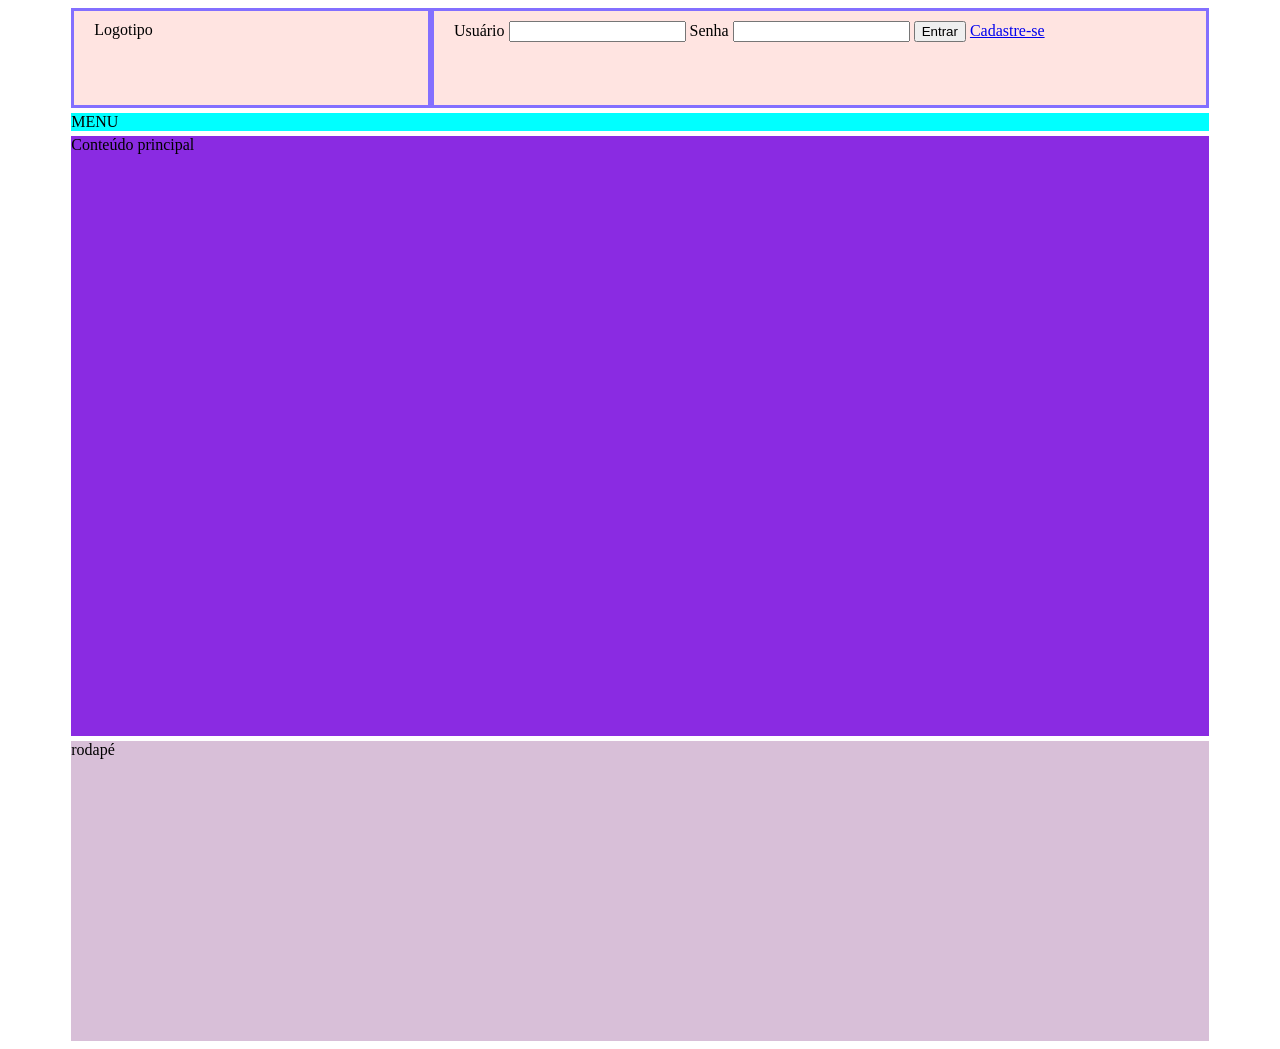
==== aplicacaoWebTeste/src/main/webApp/index.html @ a22a6ffc "Add files via upload" ====
<!DOCTYPE html>
<html lang="pt-br">
<head>
    <meta charset="UTF-8">
    <title>Restaurante da Silva</title>
    <link rel="stylesheet" href="estilos.css">
</head>
<body>
    <header>
        <div class="logo">
            Logotipo
        </div>
        <div class="formulario">
            <form>
                <label for="usuário">Usuário</label>
                <input id="usuário" type="text" size="20">

                <label for="senha">Senha</label>
                <input id="senha" type="password" size="20">

                <input type="submit" value="Entrar">

                <a href="cadastro.html">Cadastre-se</a>

            </form>
        </div>

    </header>

    <nav>
        MENU
    </nav>

    <main>
        Conteúdo principal
    </main>

    <footer>

        rodapé
    </footer>

</body>

</html>
---- aplicacaoWebTeste/src/main/webApp/estilos.css ----
/*tem que pegar o inteeliji de estudante */

header{
    background-color: #836FFF;
    height: 100px;
    margin: 0px auto; /* auto centraliza */
    display: flex; /* ativa as propriedades flexbox*/
    flex-direction: row; /*um div do lado do outro */
}

header div.logo{
    flex: 30%;
    background-color: #FFE4E1;
    margin: 3px;
    padding: 10px 20px;
}

header div.formulario{
    flex: 70%;
    background-color: #FFE4E1;
    margin: 3px;
    padding: 10px 20px;
}

body{
    background-color: #F5F5F5
    margin: 0px;
}

nav{
    background-color: #00FFFF;
    margin: 5px auto; /* espaçamento entre outros elementos*/
}

main{
    height: 600px;
    margin: 5px auto;
    background: #8A2BE2;
}

footer{
     margin:5px auto;
     height: 300px;
     background-color: #D8BFD8;
}

header, nav, main, footer{
    width: 90%;
    /*padding: 10px 20px;*/
    box-sizing: border-box;
}
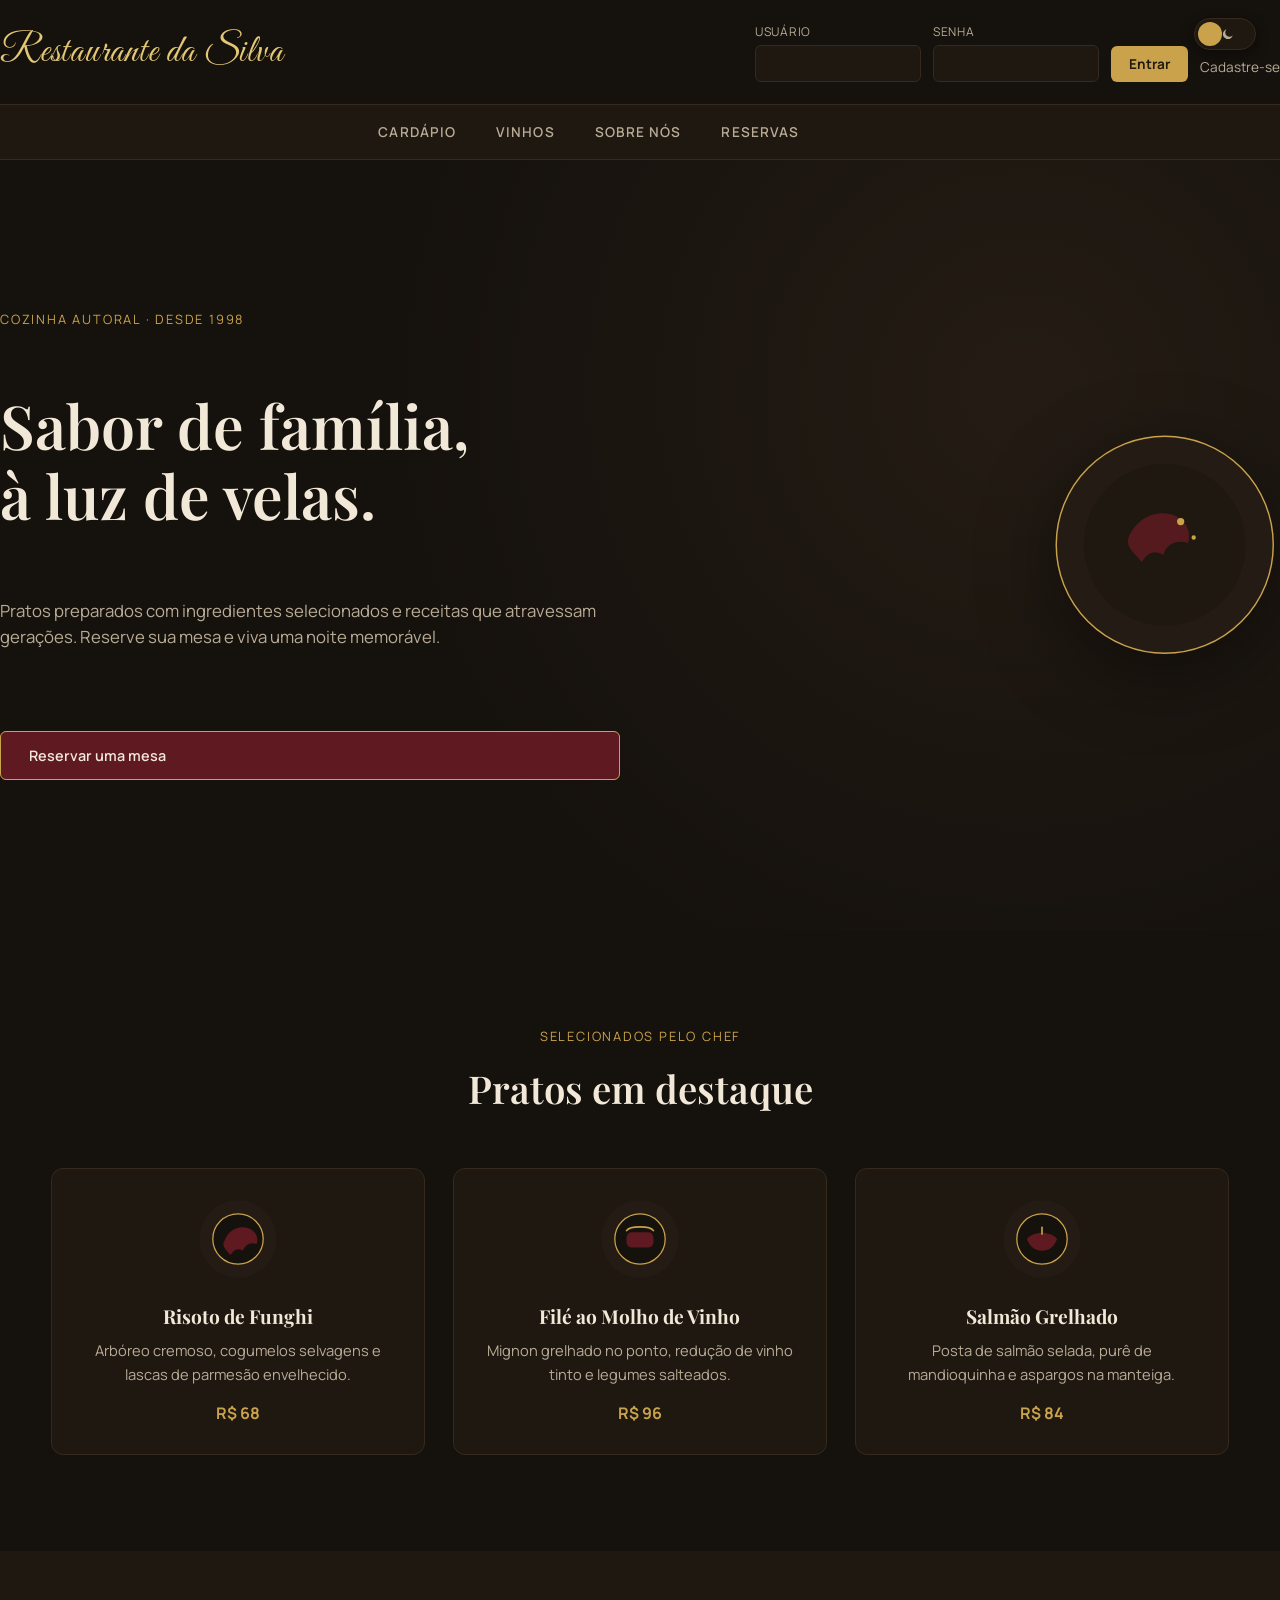
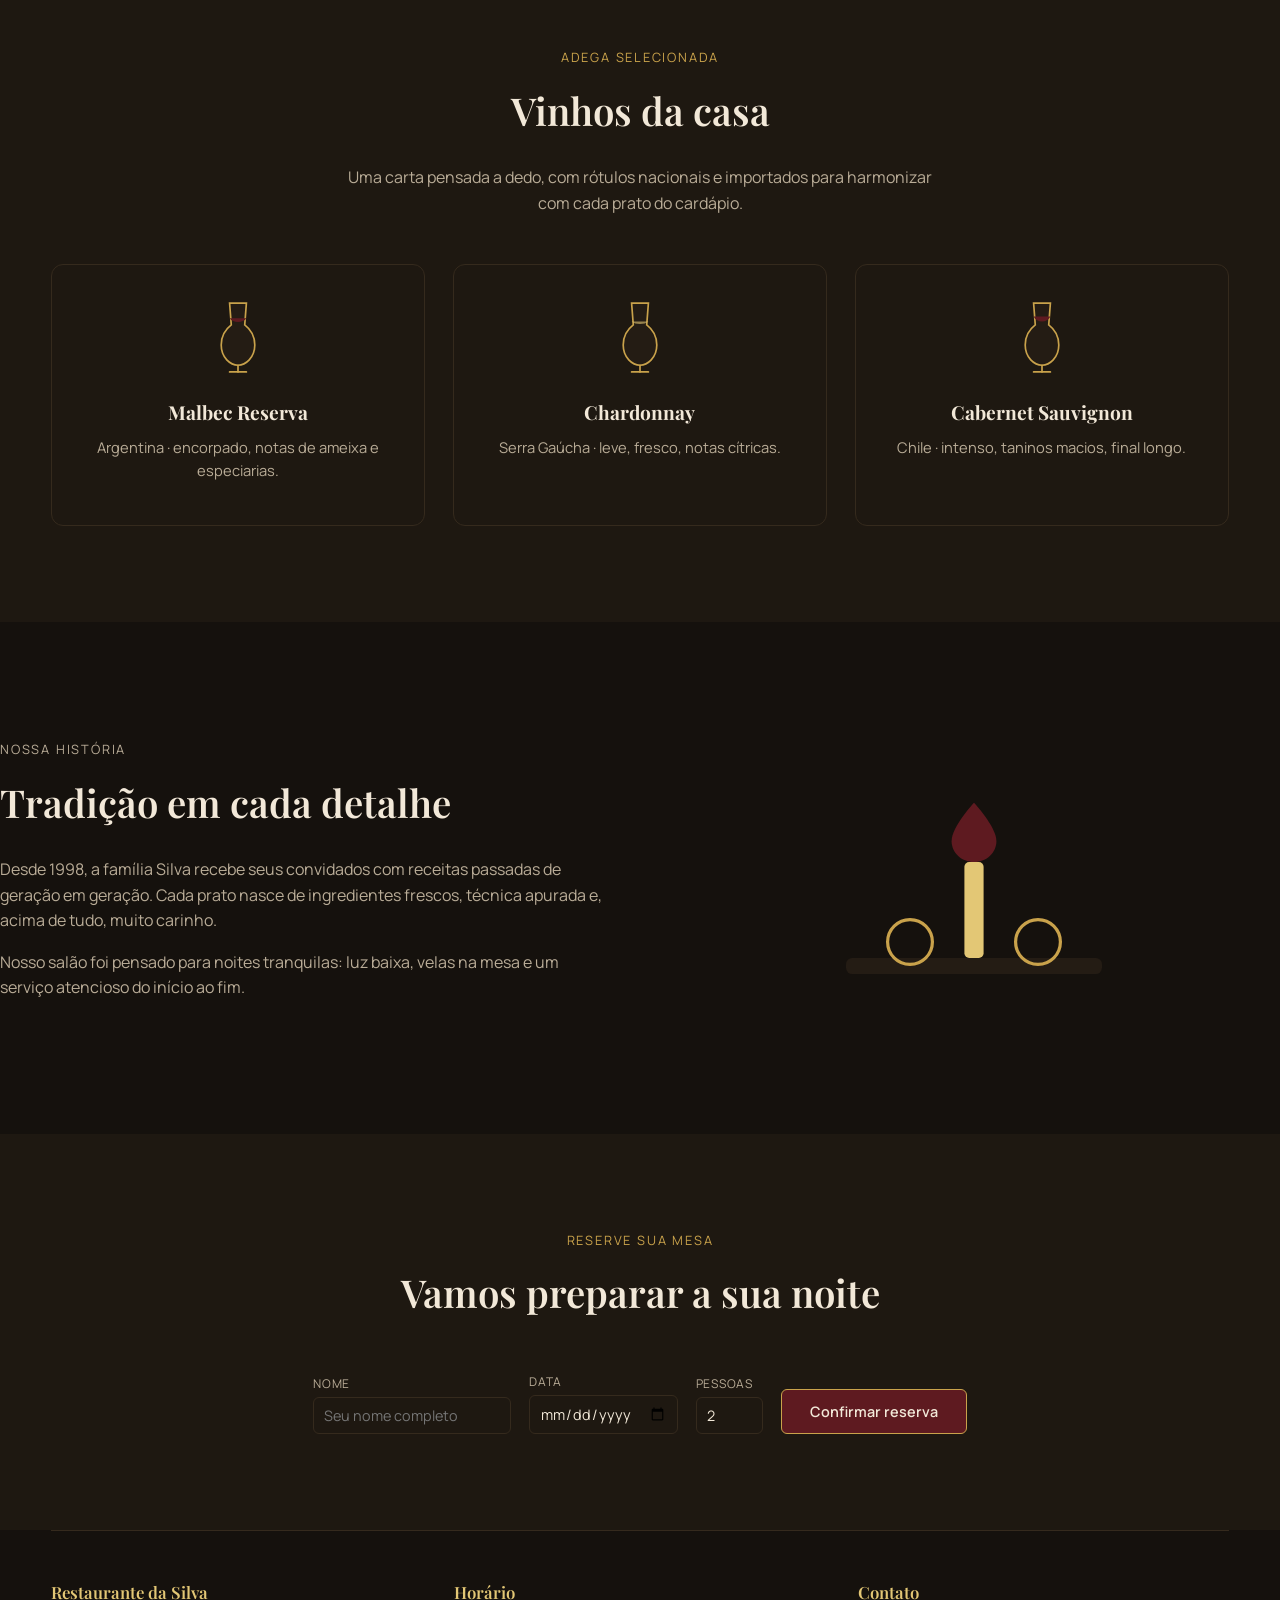
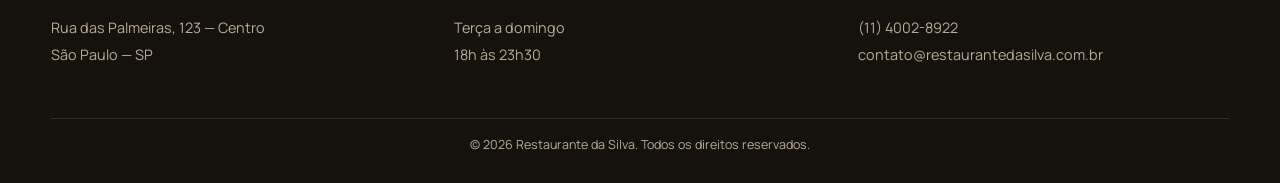
==== commit 8abd6b7e: "Add files via upload" ====
--- a/aplicacaoWebTeste/src/main/webApp/index.html
+++ b/aplicacaoWebTeste/src/main/webApp/index.html
@@ -2,44 +2,234 @@
 <html lang="pt-br">
 <head>
     <meta charset="UTF-8">
+    <meta name="viewport" content="width=device-width, initial-scale=1.0">
     <title>Restaurante da Silva</title>
+    <link rel="preconnect" href="https://fonts.googleapis.com">
+    <link rel="preconnect" href="https://fonts.gstatic.com" crossorigin>
+    <link href="https://fonts.googleapis.com/css2?family=Great+Vibes&family=Playfair+Display:ital,wght@0,500;0,600;1,500&family=Manrope:wght@400;500;600;700&display=swap" rel="stylesheet">
     <link rel="stylesheet" href="estilos.css">
 </head>
 <body>
-    <header>
-        <div class="logo">
-            Logotipo
-        </div>
-        <div class="formulario">
-            <form>
-                <label for="usuário">Usuário</label>
-                <input id="usuário" type="text" size="20">
-
+
+<!-- Alternador de tema em CSS puro (sem JavaScript), usando :has() -->
+<input type="checkbox" id="modo-claro" class="alternador-input">
+<label for="modo-claro" class="alternador-tema" aria-label="Alternar entre tema claro e escuro">
+        <span class="alternador-icone alternador-sol" aria-hidden="true">
+            <svg viewBox="0 0 24 24"><circle cx="12" cy="12" r="4.2"/><g stroke="currentColor" stroke-width="1.6" stroke-linecap="round"><line x1="12" y1="1.5" x2="12" y2="4.5"/><line x1="12" y1="19.5" x2="12" y2="22.5"/><line x1="1.5" y1="12" x2="4.5" y2="12"/><line x1="19.5" y1="12" x2="22.5" y2="12"/><line x1="4.4" y1="4.4" x2="6.5" y2="6.5"/><line x1="17.5" y1="17.5" x2="19.6" y2="19.6"/><line x1="4.4" y1="19.6" x2="6.5" y2="17.5"/><line x1="17.5" y1="6.5" x2="19.6" y2="4.4"/></g></svg>
+        </span>
+    <span class="alternador-bolinha"></span>
+    <span class="alternador-icone alternador-lua" aria-hidden="true">
+            <svg viewBox="0 0 24 24"><path d="M20 14.5A8.5 8.5 0 1 1 9.5 4a6.8 6.8 0 0 0 10.5 10.5Z"/></svg>
+        </span>
+</label>
+
+<header>
+    <div class="logo">
+        <a href="#inicio" class="logo-nome">Restaurante da Silva</a>
+    </div>
+
+    <div class="formulario">
+        <form>
+            <div class="campo">
+                <label for="usuario">Usuário</label>
+                <input id="usuario" name="usuario" type="text" size="16" autocomplete="username">
+            </div>
+
+            <div class="campo">
                 <label for="senha">Senha</label>
-                <input id="senha" type="password" size="20">
-
-                <input type="submit" value="Entrar">
-
-                <a href="cadastro.html">Cadastre-se</a>
-
+                <input id="senha" name="senha" type="password" size="16" autocomplete="current-password">
+            </div>
+
+            <input class="botao-entrar" type="submit" value="Entrar">
+            <a class="link-cadastro" href="cadastro.html">Cadastre-se</a>
+        </form>
+    </div>
+</header>
+
+<nav>
+    <ul>
+        <li><a href="#cardapio">Cardápio</a></li>
+        <li><a href="#vinhos">Vinhos</a></li>
+        <li><a href="#sobre">Sobre nós</a></li>
+        <li><a href="#reservas">Reservas</a></li>
+    </ul>
+</nav>
+
+<main>
+
+    <!-- ---------- HERO ---------- -->
+    <section class="hero" id="inicio">
+        <div class="hero-conteudo">
+            <p class="eyebrow">Cozinha autoral &middot; desde 1998</p>
+            <h1>Sabor de família,<br> à luz de velas.</h1>
+            <p class="hero-texto">
+                Pratos preparados com ingredientes selecionados e receitas
+                que atravessam gerações. Reserve sua mesa e viva uma noite
+                memorável.
+            </p>
+            <a class="cta" href="#reservas">Reservar uma mesa</a>
+        </div>
+
+        <div class="hero-ilustracao" aria-hidden="true">
+            <svg viewBox="0 0 320 320" class="ilustracao-prato-grande">
+                <circle cx="160" cy="160" r="150" class="prato-aro" />
+                <circle cx="160" cy="160" r="112" class="prato-face" />
+                <path class="prato-garnish" d="M110 150c10-24 34-38 58-32 20 5 30 24 24 40-16-6-30 2-34 16-14-8-22-2-30 10-10-14-22-20-18-34Z" />
+                <circle cx="182" cy="128" r="5" class="prato-detalhe" />
+                <circle cx="200" cy="150" r="3" class="prato-detalhe" />
+            </svg>
+        </div>
+    </section>
+
+    <!-- ---------- CARDÁPIO ---------- -->
+    <section class="secao secao-cardapio" id="cardapio">
+        <p class="eyebrow eyebrow-centro">Selecionados pelo chef</p>
+        <h2 class="titulo-secao">Pratos em destaque</h2>
+
+        <div class="grade grade-3">
+
+            <article class="cartao">
+                <div class="cartao-imagem">
+                    <svg viewBox="0 0 100 100"><circle cx="50" cy="50" r="46" class="ilus-fundo"/><circle cx="50" cy="50" r="30" class="ilus-prato"/><path d="M34 52c4-12 16-19 28-15 9 3 13 12 10 19-7-3-14 1-16 8-7-4-11-1-15 5-6-7-11-11-7-17Z" class="ilus-comida"/></svg>
+                </div>
+                <h3>Risoto de Funghi</h3>
+                <p>Arbóreo cremoso, cogumelos selvagens e lascas de parmesão envelhecido.</p>
+                <span class="preco">R$ 68</span>
+            </article>
+
+            <article class="cartao">
+                <div class="cartao-imagem">
+                    <svg viewBox="0 0 100 100"><circle cx="50" cy="50" r="46" class="ilus-fundo"/><circle cx="50" cy="50" r="30" class="ilus-prato"/><rect x="34" y="42" width="32" height="18" rx="6" class="ilus-comida"/><path d="M34 40c4-6 28-6 32 0" class="ilus-traco"/></svg>
+                </div>
+                <h3>Filé ao Molho de Vinho</h3>
+                <p>Mignon grelhado no ponto, redução de vinho tinto e legumes salteados.</p>
+                <span class="preco">R$ 96</span>
+            </article>
+
+            <article class="cartao">
+                <div class="cartao-imagem">
+                    <svg viewBox="0 0 100 100"><circle cx="50" cy="50" r="46" class="ilus-fundo"/><circle cx="50" cy="50" r="30" class="ilus-prato"/><path d="M32 50c8-10 28-10 36 0-4 10-10 14-18 14s-14-4-18-14Z" class="ilus-comida"/><line x1="50" y1="36" x2="50" y2="44" class="ilus-traco"/></svg>
+                </div>
+                <h3>Salmão Grelhado</h3>
+                <p>Posta de salmão selada, purê de mandioquinha e aspargos na manteiga.</p>
+                <span class="preco">R$ 84</span>
+            </article>
+
+        </div>
+    </section>
+
+    <!-- ---------- VINHOS ---------- -->
+    <section class="secao secao-vinhos" id="vinhos">
+        <p class="eyebrow eyebrow-centro">Adega selecionada</p>
+        <h2 class="titulo-secao">Vinhos da casa</h2>
+        <p class="secao-texto-centro">
+            Uma carta pensada a dedo, com rótulos nacionais e importados
+            para harmonizar com cada prato do cardápio.
+        </p>
+
+        <div class="grade grade-3">
+
+            <article class="cartao cartao-vinho">
+                <div class="cartao-imagem">
+                    <svg viewBox="0 0 100 100"><path d="M40 12h20l-2 26c8 6 12 14 12 24 0 15-11 24-20 24s-20-9-20-24c0-10 4-18 12-24Z" class="ilus-taca"/><path d="M40 30c4 6 16 6 20 0" class="ilus-vinho"/><line x1="50" y1="86" x2="50" y2="94" class="ilus-traco"/><line x1="40" y1="94" x2="60" y2="94" class="ilus-traco"/></svg>
+                </div>
+                <h3>Malbec Reserva</h3>
+                <p>Argentina &middot; encorpado, notas de ameixa e especiarias.</p>
+            </article>
+
+            <article class="cartao cartao-vinho">
+                <div class="cartao-imagem">
+                    <svg viewBox="0 0 100 100"><path d="M40 12h20l-2 26c8 6 12 14 12 24 0 15-11 24-20 24s-20-9-20-24c0-10 4-18 12-24Z" class="ilus-taca"/><path d="M40 34c4 4 16 4 20 0" class="ilus-vinho-branco"/><line x1="50" y1="86" x2="50" y2="94" class="ilus-traco"/><line x1="40" y1="94" x2="60" y2="94" class="ilus-traco"/></svg>
+                </div>
+                <h3>Chardonnay</h3>
+                <p>Serra Gaúcha &middot; leve, fresco, notas cítricas.</p>
+            </article>
+
+            <article class="cartao cartao-vinho">
+                <div class="cartao-imagem">
+                    <svg viewBox="0 0 100 100"><path d="M40 12h20l-2 26c8 6 12 14 12 24 0 15-11 24-20 24s-20-9-20-24c0-10 4-18 12-24Z" class="ilus-taca"/><path d="M40 28c4 8 16 8 20 0" class="ilus-vinho"/><line x1="50" y1="86" x2="50" y2="94" class="ilus-traco"/><line x1="40" y1="94" x2="60" y2="94" class="ilus-traco"/></svg>
+                </div>
+                <h3>Cabernet Sauvignon</h3>
+                <p>Chile &middot; intenso, taninos macios, final longo.</p>
+            </article>
+
+        </div>
+    </section>
+
+    <!-- ---------- SOBRE ---------- -->
+    <section class="secao secao-sobre" id="sobre">
+        <div class="sobre-texto">
+            <p class="eyebrow">Nossa história</p>
+            <h2 class="titulo-secao titulo-esquerda">Tradição em cada detalhe</h2>
+            <p>
+                Desde 1998, a família Silva recebe seus convidados com receitas
+                passadas de geração em geração. Cada prato nasce de ingredientes
+                frescos, técnica apurada e, acima de tudo, muito carinho.
+            </p>
+            <p>
+                Nosso salão foi pensado para noites tranquilas: luz baixa,
+                velas na mesa e um serviço atencioso do início ao fim.
+            </p>
+        </div>
+
+        <div class="sobre-ilustracao" aria-hidden="true">
+            <svg viewBox="0 0 200 200">
+                <rect x="20" y="150" width="160" height="10" rx="4" class="ilus-mesa"/>
+                <rect x="94" y="90" width="12" height="60" rx="3" class="ilus-vela"/>
+                <path d="M100 90c-8 0-14-6-14-13 0-9 14-24 14-24s14 15 14 24c0 7-6 13-14 13Z" class="ilus-chama"/>
+                <circle cx="60" cy="140" r="14" class="ilus-prato-mesa"/>
+                <circle cx="140" cy="140" r="14" class="ilus-prato-mesa"/>
+            </svg>
+        </div>
+    </section>
+
+    <!-- ---------- RESERVAS ---------- -->
+    <section class="secao secao-reservas" id="reservas">
+        <div class="reservas-caixa">
+            <p class="eyebrow eyebrow-centro">Reserve sua mesa</p>
+            <h2 class="titulo-secao">Vamos preparar a sua noite</h2>
+
+            <form class="form-reservas">
+                <div class="campo">
+                    <label for="nome">Nome</label>
+                    <input id="nome" type="text" placeholder="Seu nome completo">
+                </div>
+                <div class="campo">
+                    <label for="data">Data</label>
+                    <input id="data" type="date">
+                </div>
+                <div class="campo">
+                    <label for="pessoas">Pessoas</label>
+                    <input id="pessoas" type="number" min="1" max="20" value="2">
+                </div>
+                <input class="cta cta-form" type="submit" value="Confirmar reserva">
             </form>
         </div>
-
-    </header>
-
-    <nav>
-        MENU
-    </nav>
-
-    <main>
-        Conteúdo principal
-    </main>
-
-    <footer>
-
-        rodapé
-    </footer>
+    </section>
+
+</main>
+
+<footer>
+    <div class="rodape-coluna">
+        <h2>Restaurante da Silva</h2>
+        <p>Rua das Palmeiras, 123 &mdash; Centro</p>
+        <p>São Paulo &mdash; SP</p>
+    </div>
+
+    <div class="rodape-coluna">
+        <h2>Horário</h2>
+        <p>Terça a domingo</p>
+        <p>18h às 23h30</p>
+    </div>
+
+    <div class="rodape-coluna">
+        <h2>Contato</h2>
+        <p>(11) 4002-8922</p>
+        <p>contato@restaurantedasilva.com.br</p>
+    </div>
+
+    <p class="copyright">&copy; 2026 Restaurante da Silva. Todos os direitos reservados.</p>
+</footer>
 
 </body>
-
 </html>
--- a/aplicacaoWebTeste/src/main/webApp/estilos.css
+++ b/aplicacaoWebTeste/src/main/webApp/estilos.css
@@ -1,51 +1,638 @@
-/*tem que pegar o inteeliji de estudante */
-
-header{
-    background-color: #836FFF;
-    height: 100px;
-    margin: 0px auto; /* auto centraliza */
-    display: flex; /* ativa as propriedades flexbox*/
-    flex-direction: row; /*um div do lado do outro */
-}
-
-header div.logo{
-    flex: 30%;
-    background-color: #FFE4E1;
-    margin: 3px;
-    padding: 10px 20px;
-}
-
-header div.formulario{
-    flex: 70%;
-    background-color: #FFE4E1;
-    margin: 3px;
-    padding: 10px 20px;
-}
-
-body{
-    background-color: #F5F5F5
-    margin: 0px;
-}
-
-nav{
-    background-color: #00FFFF;
-    margin: 5px auto; /* espaçamento entre outros elementos*/
-}
-
-main{
-    height: 600px;
-    margin: 5px auto;
-    background: #8A2BE2;
-}
-
-footer{
-     margin:5px auto;
-     height: 300px;
-     background-color: #D8BFD8;
-}
-
-header, nav, main, footer{
-    width: 90%;
-    /*padding: 10px 20px;*/
+/* ==========================================================
+   Restaurante da Silva — tema escuro/claro, layout imersivo
+   ========================================================== */
+
+:root {
+    /* ---- tema escuro (padrão) ---- */
+    --bg: #15110d;
+    --bg-elevado: #1e1811;
+    --bg-elevado-2: #241c14;
+    --dourado: #c9a24b;
+    --dourado-claro: #e3c775;
+    --vinho: #5e1a20;
+    --texto: #f2e8d8;
+    --texto-suave: #b9ac97;
+    --borda: #352a1d;
+    --sombra: rgba(0, 0, 0, 0.45);
+
+    --fonte-logo: 'Great Vibes', cursive;
+    --fonte-titulo: 'Playfair Display', 'Georgia', serif;
+    --fonte-texto: 'Manrope', 'Segoe UI', sans-serif;
+}
+
+/* ---- tema claro: ativado via checkbox + :has() (sem JS) ---- */
+body:has(#modo-claro:checked) {
+    --bg: #f7f0e2;
+    --bg-elevado: #ffffff;
+    --bg-elevado-2: #f0e4c8;
+    --dourado: #a97e2f;
+    --dourado-claro: #8a6423;
+    --vinho: #7a2430;
+    --texto: #2b2015;
+    --texto-suave: #6b5c46;
+    --borda: #e3d5b8;
+    --sombra: rgba(43, 32, 21, 0.12);
+}
+
+* {
     box-sizing: border-box;
+}
+
+html {
+    scroll-behavior: smooth;
+}
+
+body {
+    margin: 0;
+    background-color: var(--bg);
+    color: var(--texto);
+    font-family: var(--fonte-texto);
+    line-height: 1.6;
+    transition: background-color 0.3s ease, color 0.3s ease;
+}
+
+a {
+    color: inherit;
+    text-decoration: none;
+}
+
+img, svg {
+    display: block;
+    max-width: 100%;
+}
+
+/* ---------- alternador de tema ---------- */
+
+.alternador-input {
+    position: absolute;
+    width: 1px;
+    height: 1px;
+    overflow: hidden;
+    clip: rect(0 0 0 0);
+    white-space: nowrap;
+}
+
+.alternador-tema {
+    position: fixed;
+    top: 18px;
+    right: 24px;
+    z-index: 1000;
+    display: flex;
+    align-items: center;
+    gap: 6px;
+    width: 62px;
+    height: 32px;
+    padding: 0 6px;
+    border-radius: 999px;
+    background-color: var(--bg-elevado);
+    border: 1px solid var(--borda);
+    box-shadow: 0 4px 14px var(--sombra);
+    cursor: pointer;
+}
+
+.alternador-icone {
+    display: flex;
+    width: 14px;
+    height: 14px;
+    color: var(--texto-suave);
+}
+
+.alternador-icone svg {
+    width: 100%;
+    height: 100%;
+    fill: currentColor;
+}
+
+.alternador-bolinha {
+    position: absolute;
+    top: 3px;
+    left: 3px;
+    width: 24px;
+    height: 24px;
+    border-radius: 50%;
+    background-color: var(--dourado);
+    transition: transform 0.25s ease;
+}
+
+.alternador-input:checked ~ .alternador-tema .alternador-bolinha {
+    transform: translateX(30px);
+}
+
+.alternador-input:focus-visible ~ .alternador-tema {
+    outline: 2px solid var(--dourado);
+    outline-offset: 2px;
+}
+
+/* ---------- layout geral ---------- */
+
+.container,
+header,
+nav > ul,
+main > section > .hero-conteudo,
+main > section .grade,
+.secao-sobre,
+.reservas-caixa,
+.cadastro-caixa,
+footer {
+    width: 92%;
+    max-width: 1320px;
+    margin: 0 auto;
+}
+
+header, nav {
+    width: 100%;
+}
+
+/* ---------- cabeçalho ---------- */
+
+header {
+    display: flex;
+    flex-wrap: wrap;
+    align-items: center;
+    justify-content: space-between;
+    gap: 16px;
+    padding: 22px 0;
+    border-bottom: 1px solid var(--borda);
+}
+
+.logo-nome {
+    font-family: var(--fonte-logo);
+    font-size: 2.4rem;
+    line-height: 1;
+    color: var(--dourado-claro);
+    letter-spacing: 0.02em;
+}
+
+header .formulario {
+    flex: 0 1 auto;
+}
+
+header form {
+    display: flex;
+    flex-wrap: wrap;
+    align-items: flex-end;
+    gap: 12px;
+}
+
+.campo {
+    display: flex;
+    flex-direction: column;
+    gap: 4px;
+}
+
+.campo label {
+    font-size: 0.75rem;
+    color: var(--texto-suave);
+    text-transform: uppercase;
+    letter-spacing: 0.06em;
+}
+
+.campo input {
+    background-color: var(--bg-elevado);
+    border: 1px solid var(--borda);
+    border-radius: 6px;
+    padding: 8px 10px;
+    color: var(--texto);
+    font-family: var(--fonte-texto);
+    font-size: 0.9rem;
+}
+
+.campo input:focus {
+    outline: 2px solid var(--dourado);
+    outline-offset: 1px;
+    border-color: var(--dourado);
+}
+
+.botao-entrar {
+    background-color: var(--dourado);
+    color: #201a0f;
+    border: none;
+    border-radius: 6px;
+    padding: 9px 18px;
+    font-family: var(--fonte-texto);
+    font-weight: 700;
+    font-size: 0.85rem;
+    cursor: pointer;
+    transition: background-color 0.2s ease;
+}
+
+.botao-entrar:hover,
+.botao-entrar:focus-visible {
+    background-color: var(--dourado-claro);
+}
+
+.link-cadastro {
+    font-size: 0.85rem;
+    color: var(--texto-suave);
+    border-bottom: 1px solid transparent;
+    padding-bottom: 2px;
+}
+
+.link-cadastro:hover,
+.link-cadastro:focus-visible {
+    color: var(--dourado);
+    border-bottom-color: var(--dourado);
+}
+
+/* ---------- navegação ---------- */
+
+nav {
+    background-color: var(--bg-elevado);
+    border-bottom: 1px solid var(--borda);
+    position: sticky;
+    top: 0;
+    z-index: 500;
+}
+
+nav ul {
+    list-style: none;
+    display: flex;
+    flex-wrap: wrap;
+    justify-content: center;
+    gap: 40px;
+    margin: 0;
+    padding: 14px 0;
+}
+
+nav a {
+    font-size: 0.85rem;
+    font-weight: 600;
+    text-transform: uppercase;
+    letter-spacing: 0.08em;
+    color: var(--texto-suave);
+    padding-bottom: 4px;
+    border-bottom: 1px solid transparent;
+    transition: color 0.2s ease, border-color 0.2s ease;
+}
+
+nav a:hover,
+nav a:focus-visible {
+    color: var(--dourado);
+    border-bottom-color: var(--dourado);
+}
+
+/* ---------- hero (altura total da página) ---------- */
+
+.hero {
+    width: 100%;
+    min-height: calc(100vh - 130px);
+    display: flex;
+    align-items: center;
+    background:
+        radial-gradient(circle at 80% 30%, var(--bg-elevado-2) 0%, transparent 55%),
+        var(--bg);
+}
+
+.hero-conteudo {
+    display: flex;
+    flex-wrap: wrap;
+    align-items: center;
+    gap: 48px;
+}
+
+.hero-conteudo > .eyebrow,
+.hero-conteudo > h1,
+.hero-conteudo > .hero-texto,
+.hero-conteudo > .cta {
+    flex-basis: 100%;
+    max-width: 620px;
+}
+
+.eyebrow {
+    margin: 0 0 12px;
+    font-size: 0.8rem;
+    letter-spacing: 0.14em;
+    text-transform: uppercase;
+    color: var(--dourado);
+}
+
+.eyebrow-centro {
+    text-align: center;
+}
+
+.hero h1 {
+    font-family: var(--fonte-titulo);
+    font-weight: 600;
+    font-size: clamp(2.4rem, 5vw, 3.8rem);
+    line-height: 1.15;
+    margin: 0 0 20px;
+    color: var(--texto);
+}
+
+.hero-texto {
+    color: var(--texto-suave);
+    font-size: 1.05rem;
+    margin: 0 0 32px;
+    max-width: 46ch;
+}
+
+.cta {
+    display: inline-block;
+    background-color: var(--vinho);
+    color: var(--texto);
+    border: 1px solid var(--dourado);
+    border-radius: 6px;
+    padding: 12px 28px;
+    font-weight: 600;
+    font-size: 0.9rem;
+    transition: background-color 0.2s ease, transform 0.2s ease, color 0.2s ease;
+}
+
+.cta:hover,
+.cta:focus-visible {
+    background-color: var(--dourado);
+    color: #201a0f;
+    transform: translateY(-2px);
+}
+
+.hero-ilustracao {
+    flex: 1 1 260px;
+    display: flex;
+    justify-content: center;
+}
+
+.ilustracao-prato-grande {
+    width: min(360px, 80vw);
+    height: auto;
+    filter: drop-shadow(0 20px 40px var(--sombra));
+}
+
+.prato-aro { fill: var(--bg-elevado-2); stroke: var(--dourado); stroke-width: 2; }
+.prato-face { fill: var(--bg-elevado); }
+.prato-garnish { fill: var(--vinho); opacity: 0.85; }
+.prato-detalhe { fill: var(--dourado); }
+
+/* ---------- seções gerais ---------- */
+
+.secao {
+    width: 100%;
+    padding: 96px 0;
+}
+
+.secao-cardapio { background-color: var(--bg); }
+.secao-vinhos { background-color: var(--bg-elevado); }
+.secao-sobre { background-color: var(--bg); }
+.secao-reservas { background-color: var(--bg-elevado); }
+
+.titulo-secao {
+    font-family: var(--fonte-titulo);
+    font-weight: 600;
+    font-size: clamp(1.8rem, 3vw, 2.4rem);
+    text-align: center;
+    margin: 0 0 48px;
+    color: var(--texto);
+}
+
+.titulo-esquerda {
+    text-align: left;
+    margin-bottom: 24px;
+}
+
+.secao-texto-centro {
+    max-width: 60ch;
+    margin: -24px auto 48px;
+    text-align: center;
+    color: var(--texto-suave);
+}
+
+/* ---------- grades de cartões ---------- */
+
+.grade {
+    display: grid;
+    gap: 28px;
+}
+
+.grade-3 {
+    grid-template-columns: repeat(auto-fit, minmax(260px, 1fr));
+}
+
+.cartao {
+    background-color: var(--bg-elevado);
+    border: 1px solid var(--borda);
+    border-radius: 12px;
+    padding: 28px;
+    transition: transform 0.25s ease, box-shadow 0.25s ease;
+}
+
+.cartao:hover {
+    transform: translateY(-6px);
+    box-shadow: 0 18px 32px var(--sombra);
+}
+
+.cartao-imagem {
+    width: 84px;
+    height: 84px;
+    margin: 0 auto 20px;
+}
+
+.cartao h3 {
+    font-family: var(--fonte-titulo);
+    font-size: 1.2rem;
+    margin: 0 0 8px;
+    text-align: center;
+    color: var(--texto);
+}
+
+.cartao p {
+    color: var(--texto-suave);
+    font-size: 0.92rem;
+    text-align: center;
+    margin: 0 0 14px;
+}
+
+.preco {
+    display: block;
+    text-align: center;
+    color: var(--dourado);
+    font-weight: 700;
+    font-size: 1rem;
+}
+
+.ilus-fundo { fill: var(--bg-elevado-2); }
+.ilus-prato { fill: var(--bg); stroke: var(--dourado); stroke-width: 1.5; }
+.ilus-comida { fill: var(--vinho); }
+.ilus-traco { stroke: var(--dourado); stroke-width: 2; stroke-linecap: round; fill: none; }
+
+.ilus-taca { fill: var(--bg-elevado-2); stroke: var(--dourado); stroke-width: 2; }
+.ilus-vinho { fill: var(--vinho); }
+.ilus-vinho-branco { fill: var(--dourado-claro); opacity: 0.6; }
+
+/* ---------- sobre ---------- */
+
+.secao-sobre {
+    display: flex;
+    justify-content: center;
+}
+
+.secao-sobre > .container,
+.secao-sobre {
+    max-width: 1320px;
+}
+
+.secao-sobre {
+    display: flex;
+    flex-wrap: wrap;
+    align-items: center;
+    gap: 56px;
+}
+
+.sobre-texto,
+.sobre-ilustracao {
+    flex: 1 1 380px;
+    max-width: 620px;
+    margin: 0 auto;
+}
+
+.sobre-texto p {
+    color: var(--texto-suave);
+}
+
+.sobre-ilustracao svg {
+    width: min(320px, 70vw);
+    margin: 0 auto;
+}
+
+.ilus-mesa { fill: var(--bg-elevado-2); }
+.ilus-vela { fill: var(--dourado-claro); }
+.ilus-chama { fill: var(--vinho); }
+.ilus-prato-mesa { fill: none; stroke: var(--dourado); stroke-width: 2; }
+
+/* ---------- reservas ---------- */
+
+.secao-reservas {
+    display: flex;
+    justify-content: center;
+}
+
+.reservas-caixa {
+    max-width: 720px;
+    text-align: center;
+}
+
+.form-reservas {
+    display: flex;
+    flex-wrap: wrap;
+    justify-content: center;
+    align-items: flex-end;
+    gap: 18px;
+    margin-top: 12px;
+}
+
+.form-reservas .campo {
+    text-align: left;
+}
+
+.cta-form {
+    border: 1px solid var(--dourado);
+    cursor: pointer;
+    font-family: var(--fonte-texto);
+}
+
+/* ---------- cadastro ---------- */
+
+.secao-cadastro {
+    display: flex;
+    justify-content: center;
+    background-color: var(--bg);
+    min-height: calc(100vh - 130px);
+    align-items: center;
+}
+
+.cadastro-caixa {
+    max-width: 480px;
+    width: 100%;
+    text-align: center;
+    background-color: var(--bg-elevado);
+    border: 1px solid var(--borda);
+    border-radius: 14px;
+    padding: 48px 40px;
+    box-shadow: 0 20px 40px var(--sombra);
+}
+
+.form-cadastro {
+    display: flex;
+    flex-direction: column;
+    gap: 18px;
+    margin-top: 24px;
+    text-align: left;
+}
+
+.form-cadastro .campo input {
+    width: 100%;
+}
+
+.cta-cadastro {
+    width: 100%;
+    text-align: center;
+    margin-top: 6px;
+}
+
+.cadastro-rodape {
+    margin-top: 24px;
+    font-size: 0.9rem;
+    color: var(--texto-suave);
+}
+
+/* ---------- rodapé ---------- */
+
+footer {
+    display: flex;
+    flex-wrap: wrap;
+    gap: 32px;
+    padding: 48px 0 28px;
+    border-top: 1px solid var(--borda);
+    color: var(--texto-suave);
+}
+
+.rodape-coluna {
+    flex: 1 1 200px;
+}
+
+.rodape-coluna h2 {
+    font-family: var(--fonte-titulo);
+    font-size: 1.05rem;
+    font-weight: 600;
+    color: var(--dourado-claro);
+    margin: 0 0 10px;
+}
+
+.rodape-coluna p {
+    margin: 0 0 4px;
+    font-size: 0.9rem;
+}
+
+.copyright {
+    flex-basis: 100%;
+    margin: 16px 0 0;
+    padding-top: 16px;
+    border-top: 1px solid var(--borda);
+    font-size: 0.78rem;
+    text-align: center;
+    color: var(--texto-suave);
+}
+
+/* ---------- responsivo ---------- */
+
+@media (max-width: 640px) {
+    header {
+        flex-direction: column;
+        align-items: flex-start;
+    }
+
+    header form {
+        width: 100%;
+    }
+
+    nav ul {
+        gap: 18px;
+    }
+
+    .secao {
+        padding: 64px 0;
+    }
+
+    .alternador-tema {
+        top: 12px;
+        right: 12px;
+    }
 }
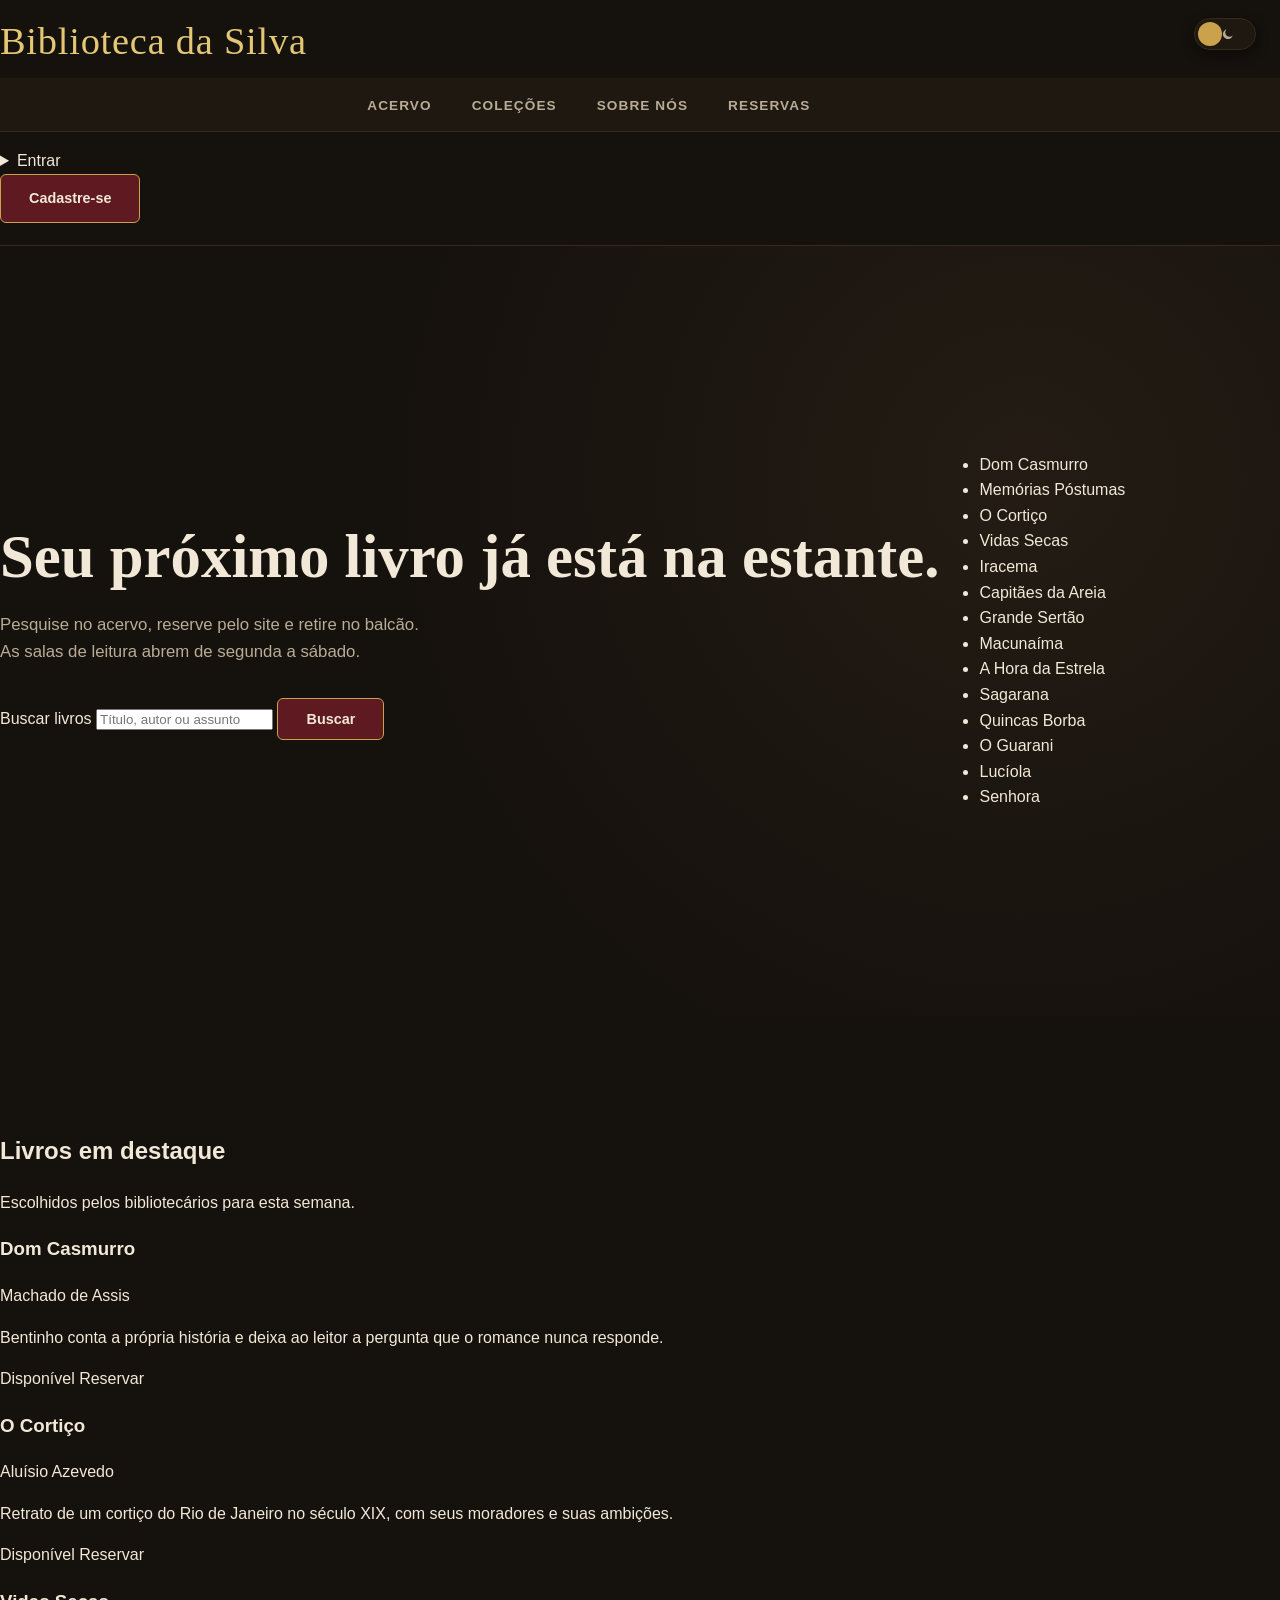
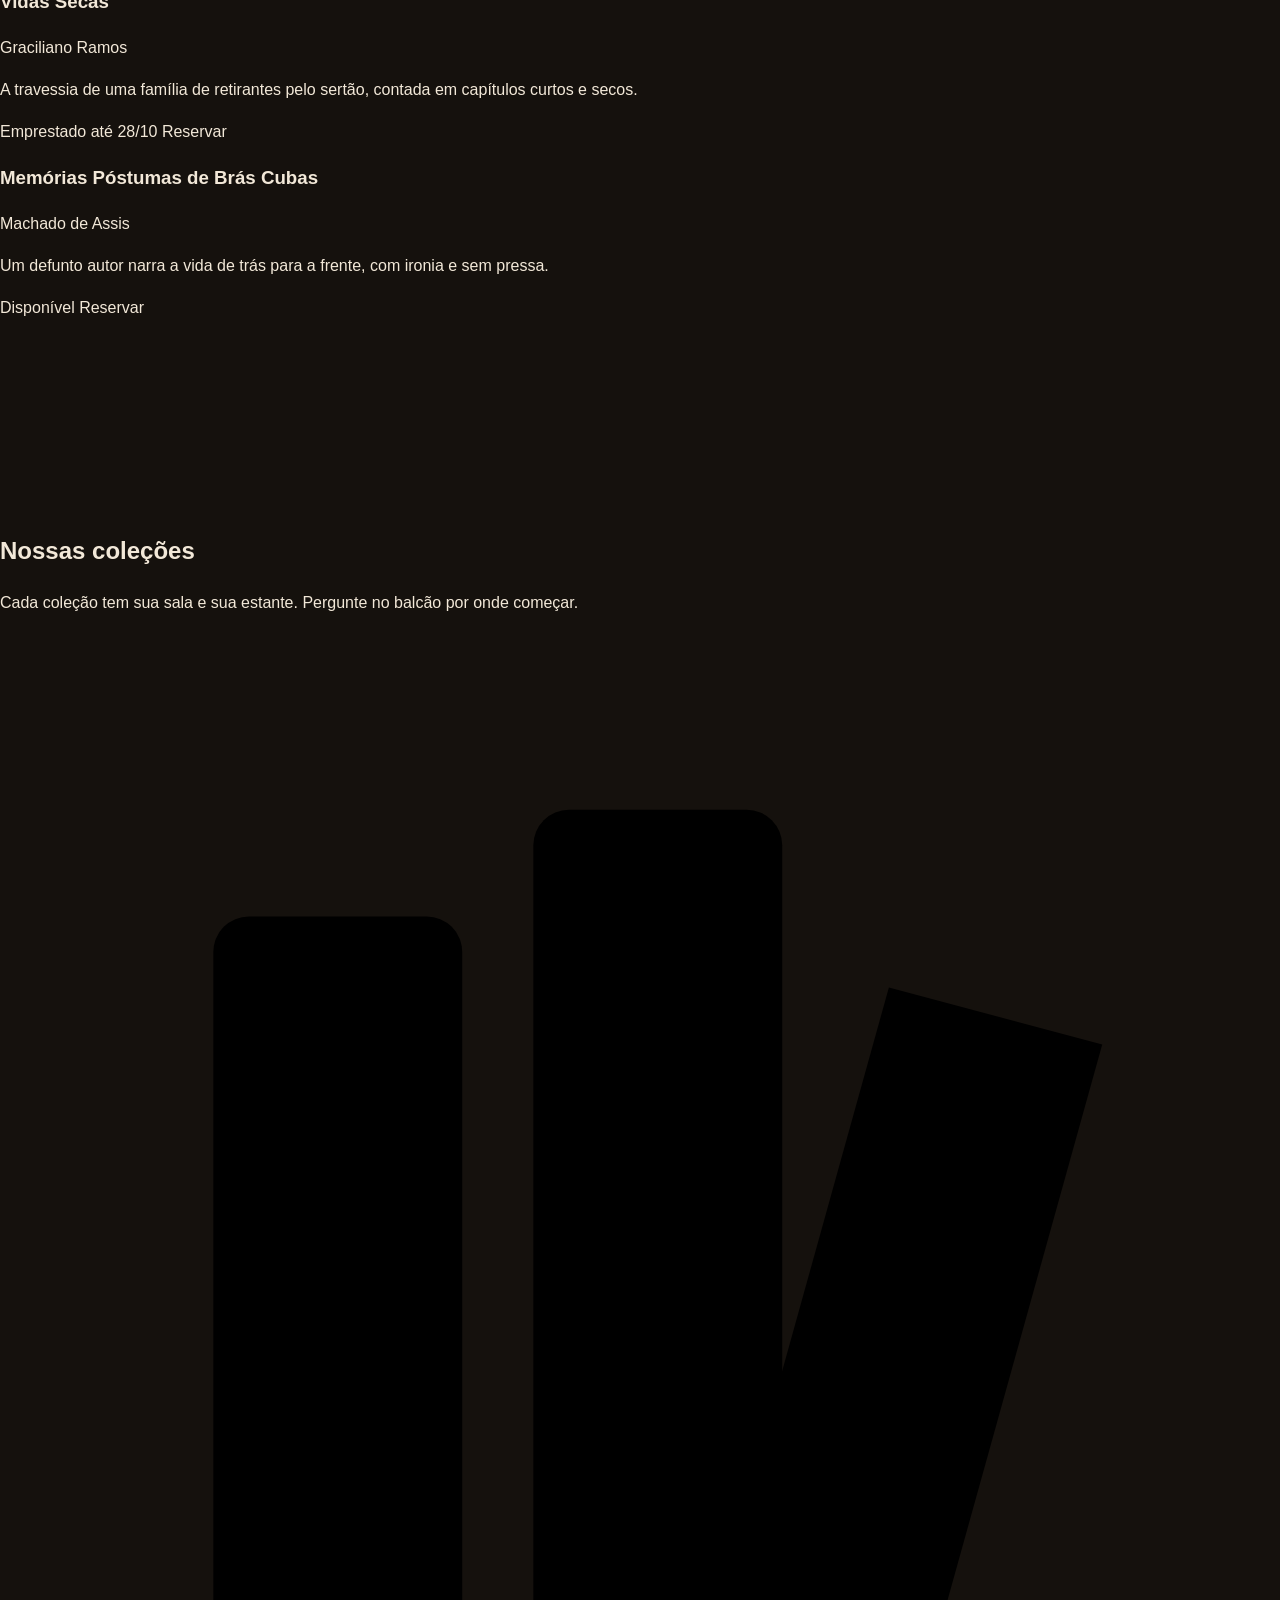
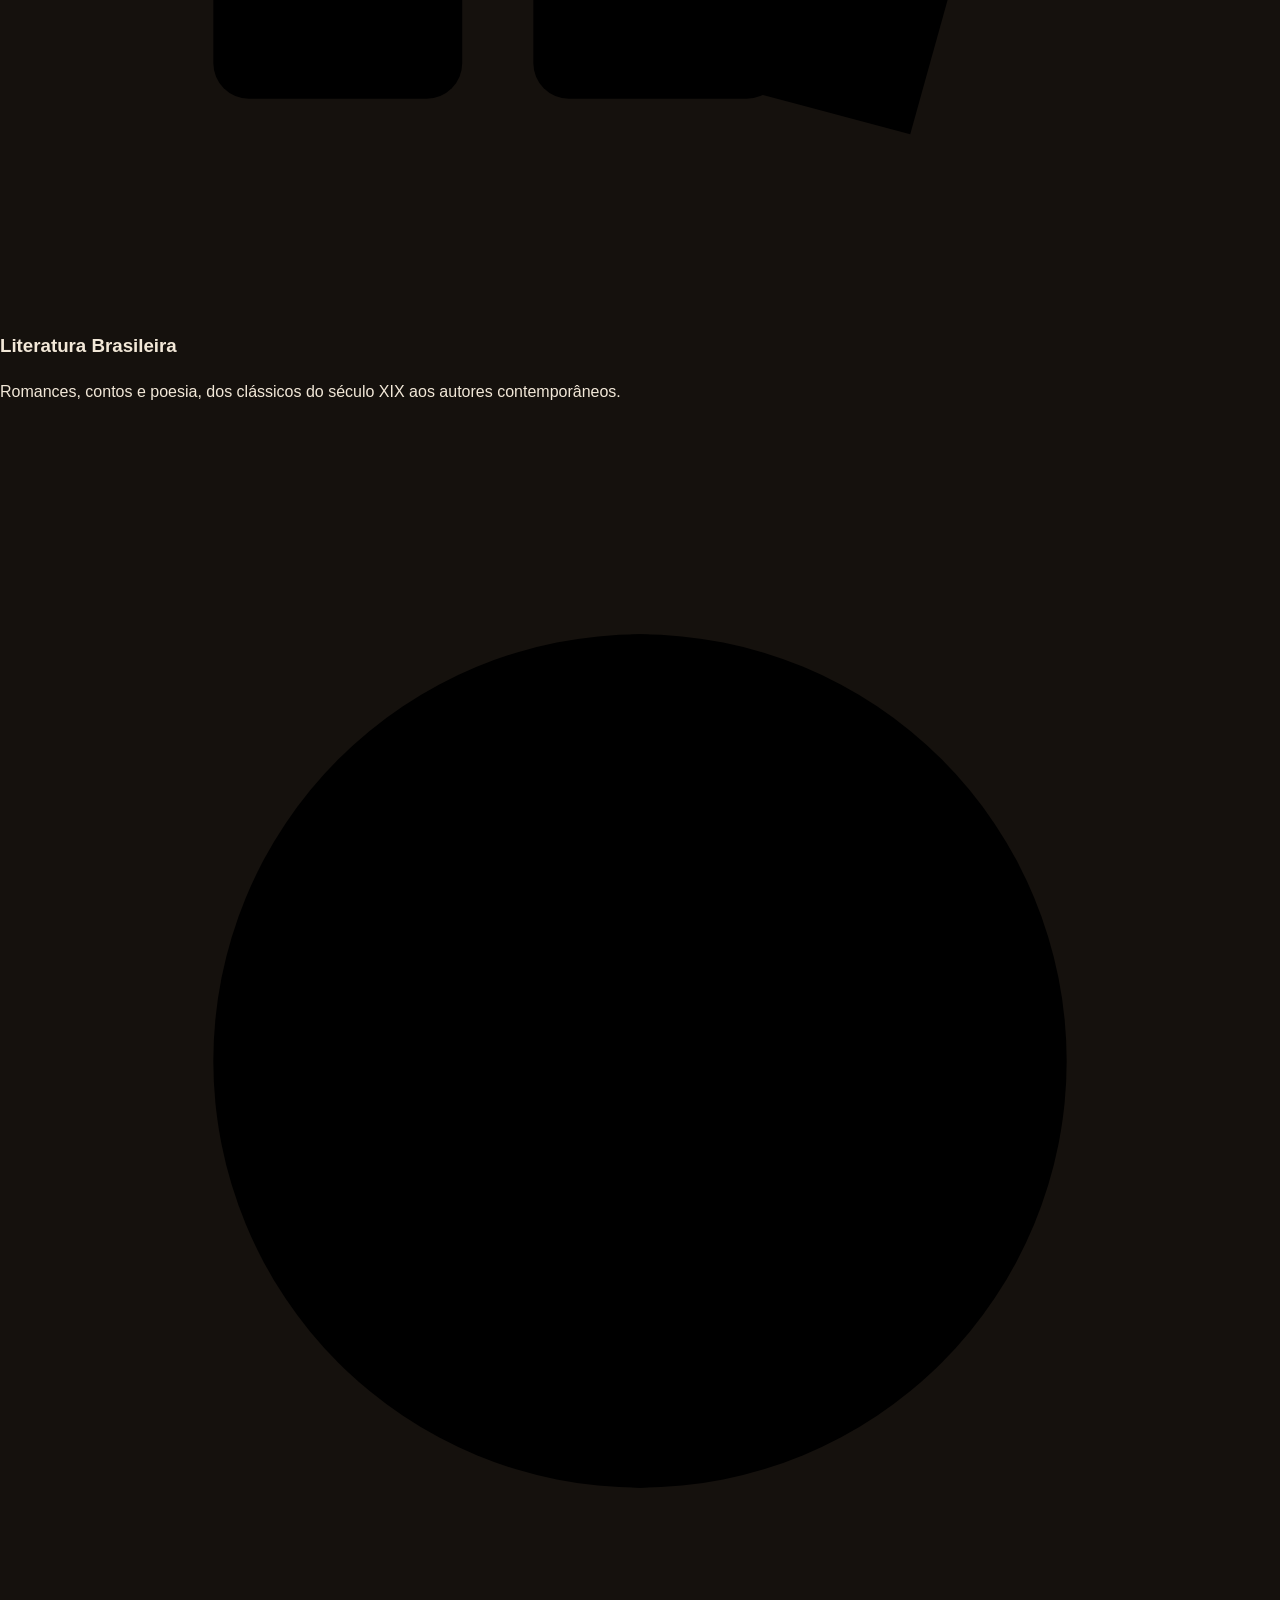
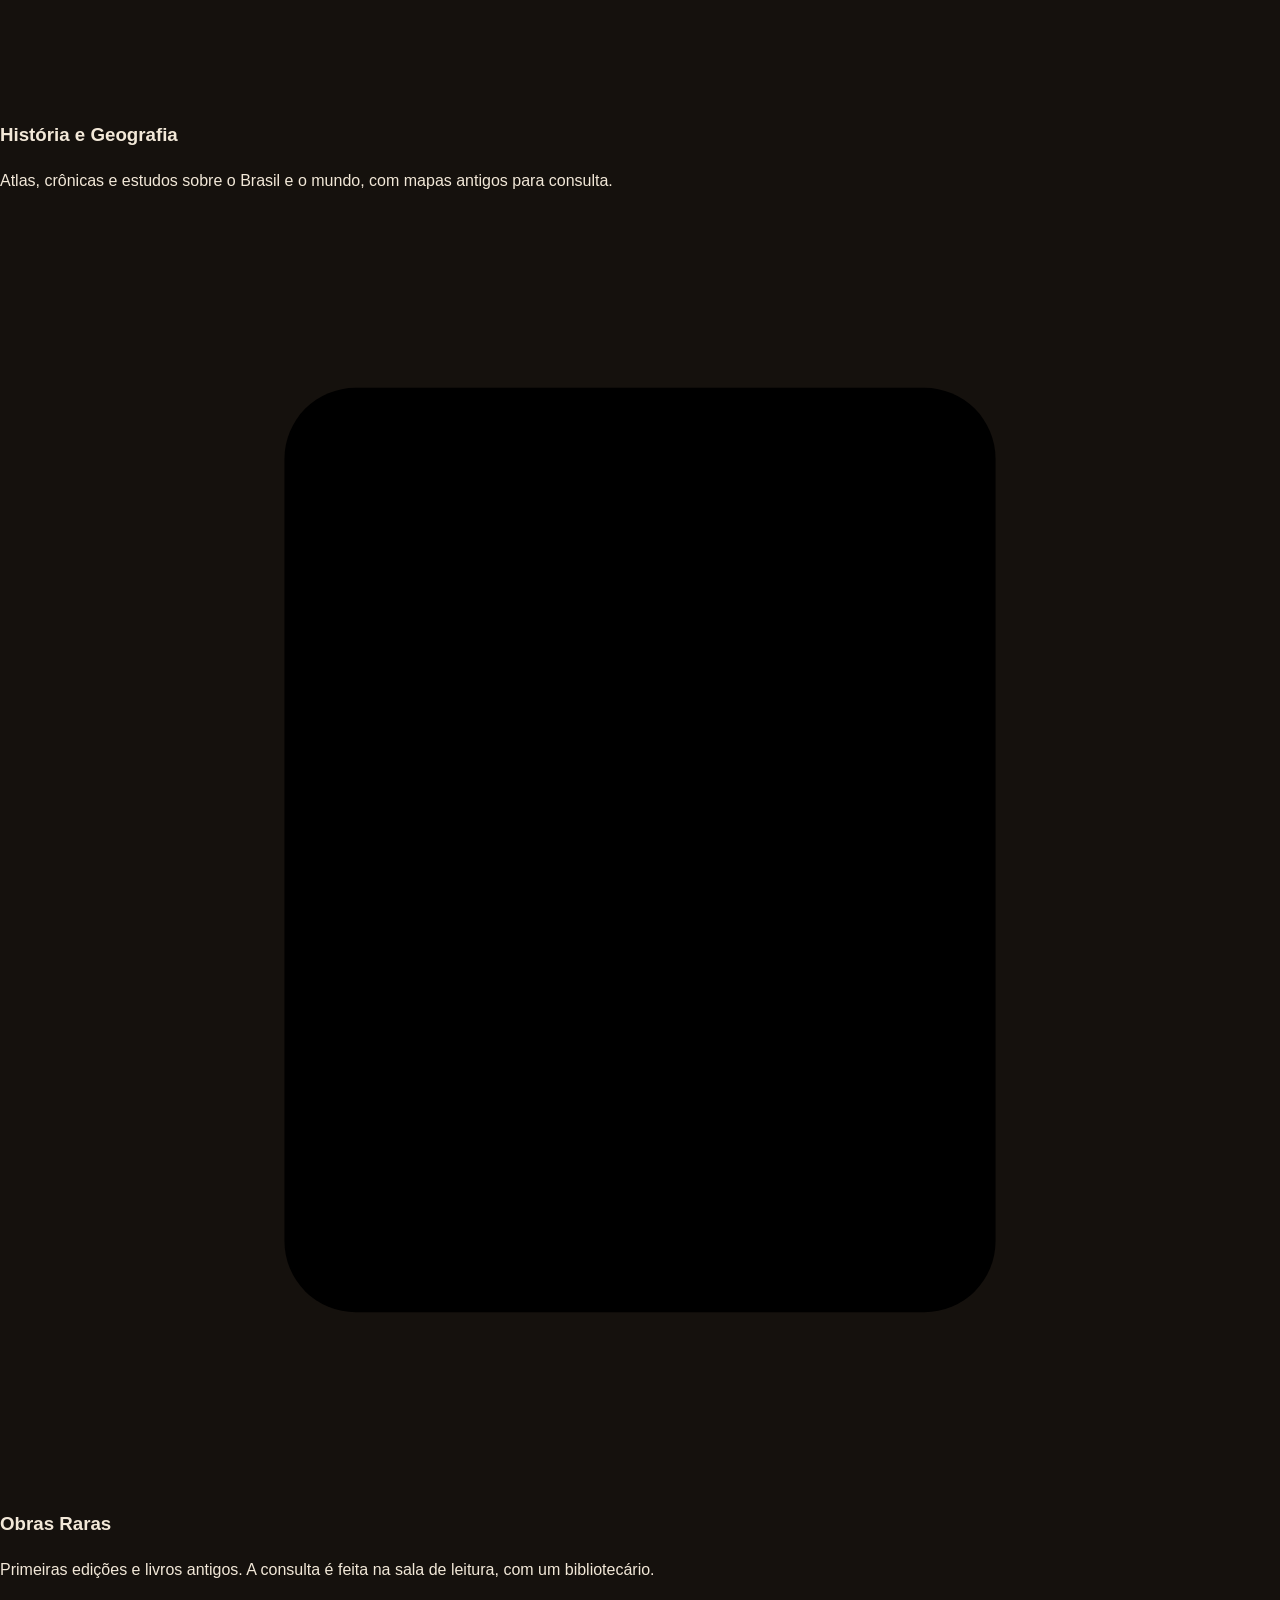
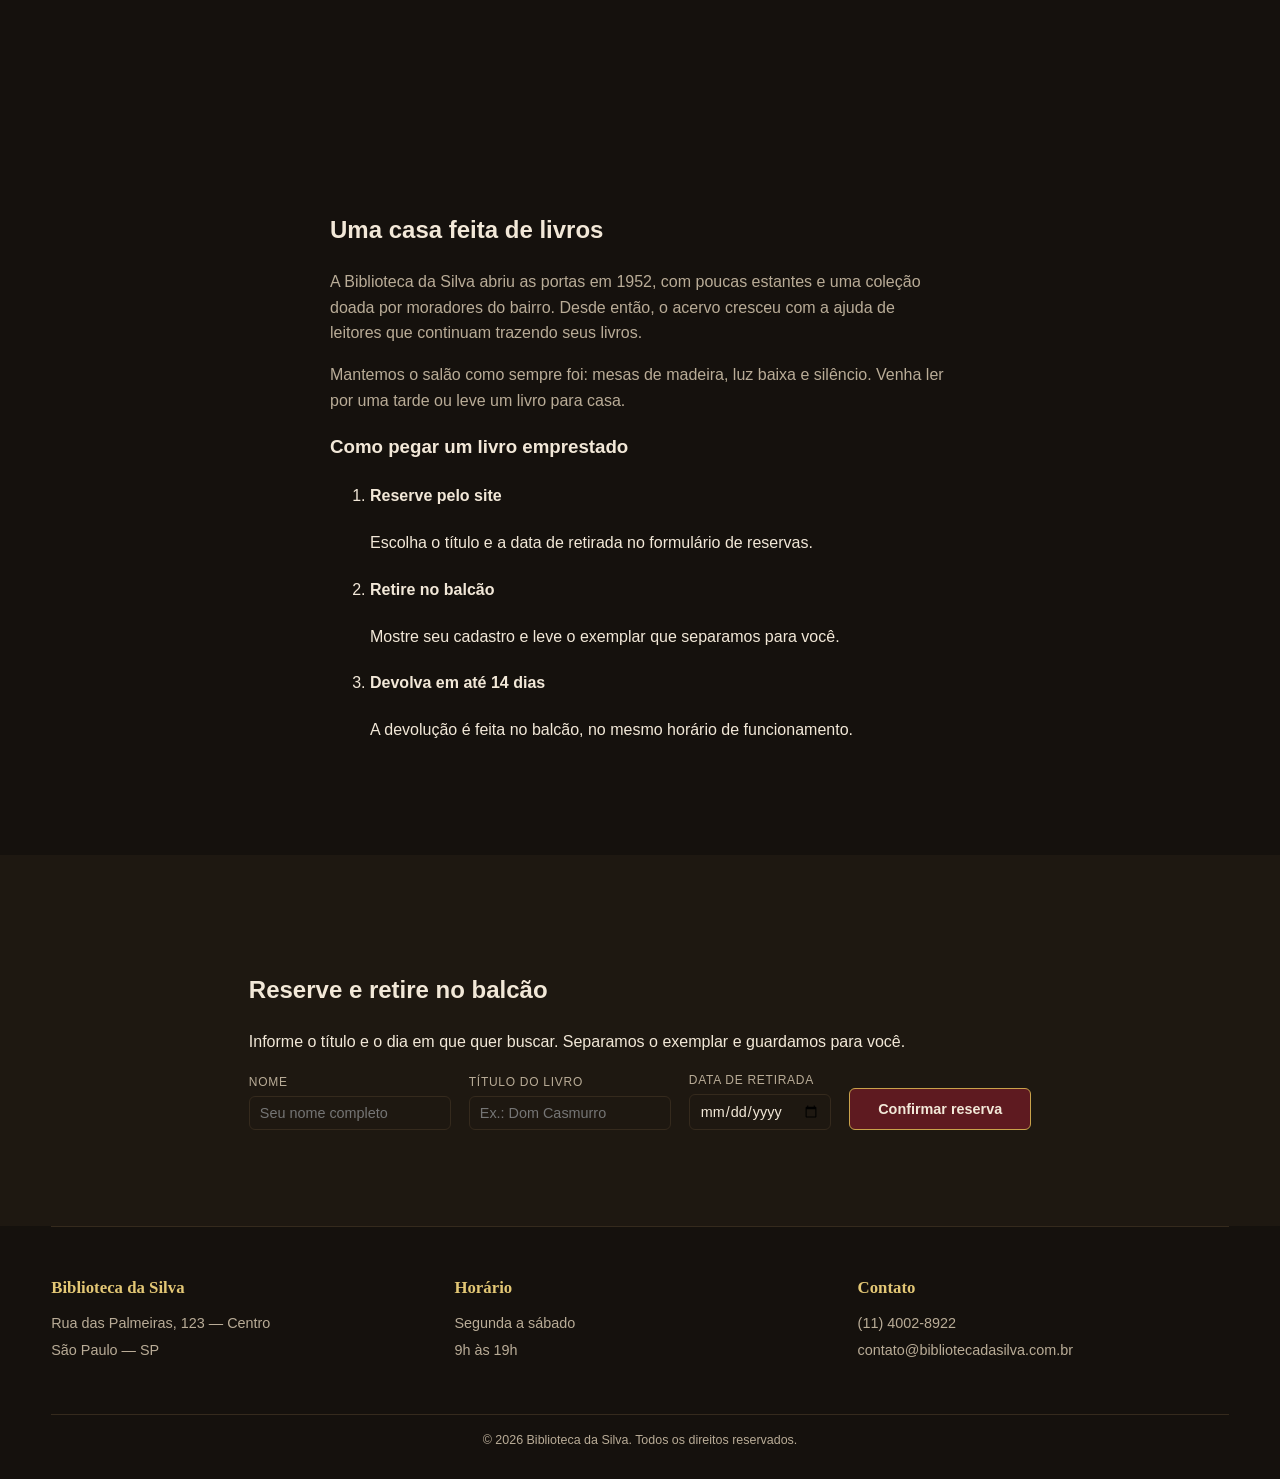
==== commit d4249fda: "Update index.html" ====
--- a/aplicacaoWebTeste/src/main/webApp/index.html
+++ b/aplicacaoWebTeste/src/main/webApp/index.html
@@ -3,10 +3,10 @@
 <head>
     <meta charset="UTF-8">
     <meta name="viewport" content="width=device-width, initial-scale=1.0">
-    <title>Restaurante da Silva</title>
+    <title>Biblioteca da Silva</title>
     <link rel="preconnect" href="https://fonts.googleapis.com">
     <link rel="preconnect" href="https://fonts.gstatic.com" crossorigin>
-    <link href="https://fonts.googleapis.com/css2?family=Great+Vibes&family=Playfair+Display:ital,wght@0,500;0,600;1,500&family=Manrope:wght@400;500;600;700&display=swap" rel="stylesheet">
+    <link href="https://fonts.googleapis.com/css2?family=Fraunces:ital,opsz,wght@0,9..144,400..700;1,9..144,400..700&family=Instrument+Sans:wght@400;500;600&display=swap" rel="stylesheet">
     <link rel="stylesheet" href="estilos.css">
 </head>
 <body>
@@ -23,171 +23,235 @@
         </span>
 </label>
 
-<header>
+<header class="topo">
     <div class="logo">
-        <a href="#inicio" class="logo-nome">Restaurante da Silva</a>
-    </div>
-
-    <div class="formulario">
-        <form>
-            <div class="campo">
-                <label for="usuario">Usuário</label>
-                <input id="usuario" name="usuario" type="text" size="16" autocomplete="username">
-            </div>
-
-            <div class="campo">
-                <label for="senha">Senha</label>
-                <input id="senha" name="senha" type="password" size="16" autocomplete="current-password">
-            </div>
-
-            <input class="botao-entrar" type="submit" value="Entrar">
-            <a class="link-cadastro" href="cadastro.html">Cadastre-se</a>
-        </form>
+        <a href="#inicio" class="logo-nome">Biblioteca da Silva</a>
+    </div>
+
+    <nav aria-label="Principal">
+        <ul>
+            <li><a href="#acervo">Acervo</a></li>
+            <li><a href="#colecoes">Coleções</a></li>
+            <li><a href="#sobre">Sobre nós</a></li>
+            <li><a href="#reservas">Reservas</a></li>
+        </ul>
+    </nav>
+
+    <div class="topo-acoes">
+        <details class="entrar">
+            <summary>Entrar</summary>
+            <form class="entrar-form">
+                <div class="campo">
+                    <label for="usuario">Usuário</label>
+                    <input id="usuario" name="usuario" type="text" autocomplete="username">
+                </div>
+
+                <div class="campo">
+                    <label for="senha">Senha</label>
+                    <input id="senha" name="senha" type="password" autocomplete="current-password">
+                </div>
+
+                <input class="botao-entrar" type="submit" value="Entrar">
+            </form>
+        </details>
+        <a class="cta cta-pequeno" href="cadastro.html">Cadastre-se</a>
     </div>
 </header>
-
-<nav>
-    <ul>
-        <li><a href="#cardapio">Cardápio</a></li>
-        <li><a href="#vinhos">Vinhos</a></li>
-        <li><a href="#sobre">Sobre nós</a></li>
-        <li><a href="#reservas">Reservas</a></li>
-    </ul>
-</nav>
 
 <main>
 
     <!-- ---------- HERO ---------- -->
     <section class="hero" id="inicio">
-        <div class="hero-conteudo">
-            <p class="eyebrow">Cozinha autoral &middot; desde 1998</p>
-            <h1>Sabor de família,<br> à luz de velas.</h1>
+        <div class="hero-topo miolo">
+            <h1>Seu próximo livro já está na estante.</h1>
             <p class="hero-texto">
-                Pratos preparados com ingredientes selecionados e receitas
-                que atravessam gerações. Reserve sua mesa e viva uma noite
-                memorável.
+                Pesquise no acervo, reserve pelo site e retire no balcão.
+                As salas de leitura abrem de segunda a sábado.
             </p>
-            <a class="cta" href="#reservas">Reservar uma mesa</a>
-        </div>
-
-        <div class="hero-ilustracao" aria-hidden="true">
-            <svg viewBox="0 0 320 320" class="ilustracao-prato-grande">
-                <circle cx="160" cy="160" r="150" class="prato-aro" />
-                <circle cx="160" cy="160" r="112" class="prato-face" />
-                <path class="prato-garnish" d="M110 150c10-24 34-38 58-32 20 5 30 24 24 40-16-6-30 2-34 16-14-8-22-2-30 10-10-14-22-20-18-34Z" />
-                <circle cx="182" cy="128" r="5" class="prato-detalhe" />
-                <circle cx="200" cy="150" r="3" class="prato-detalhe" />
-            </svg>
-        </div>
-    </section>
-
-    <!-- ---------- CARDÁPIO ---------- -->
-    <section class="secao secao-cardapio" id="cardapio">
-        <p class="eyebrow eyebrow-centro">Selecionados pelo chef</p>
-        <h2 class="titulo-secao">Pratos em destaque</h2>
-
-        <div class="grade grade-3">
-
-            <article class="cartao">
-                <div class="cartao-imagem">
-                    <svg viewBox="0 0 100 100"><circle cx="50" cy="50" r="46" class="ilus-fundo"/><circle cx="50" cy="50" r="30" class="ilus-prato"/><path d="M34 52c4-12 16-19 28-15 9 3 13 12 10 19-7-3-14 1-16 8-7-4-11-1-15 5-6-7-11-11-7-17Z" class="ilus-comida"/></svg>
-                </div>
-                <h3>Risoto de Funghi</h3>
-                <p>Arbóreo cremoso, cogumelos selvagens e lascas de parmesão envelhecido.</p>
-                <span class="preco">R$ 68</span>
-            </article>
-
-            <article class="cartao">
-                <div class="cartao-imagem">
-                    <svg viewBox="0 0 100 100"><circle cx="50" cy="50" r="46" class="ilus-fundo"/><circle cx="50" cy="50" r="30" class="ilus-prato"/><rect x="34" y="42" width="32" height="18" rx="6" class="ilus-comida"/><path d="M34 40c4-6 28-6 32 0" class="ilus-traco"/></svg>
-                </div>
-                <h3>Filé ao Molho de Vinho</h3>
-                <p>Mignon grelhado no ponto, redução de vinho tinto e legumes salteados.</p>
-                <span class="preco">R$ 96</span>
-            </article>
-
-            <article class="cartao">
-                <div class="cartao-imagem">
-                    <svg viewBox="0 0 100 100"><circle cx="50" cy="50" r="46" class="ilus-fundo"/><circle cx="50" cy="50" r="30" class="ilus-prato"/><path d="M32 50c8-10 28-10 36 0-4 10-10 14-18 14s-14-4-18-14Z" class="ilus-comida"/><line x1="50" y1="36" x2="50" y2="44" class="ilus-traco"/></svg>
-                </div>
-                <h3>Salmão Grelhado</h3>
-                <p>Posta de salmão selada, purê de mandioquinha e aspargos na manteiga.</p>
-                <span class="preco">R$ 84</span>
-            </article>
-
-        </div>
-    </section>
-
-    <!-- ---------- VINHOS ---------- -->
-    <section class="secao secao-vinhos" id="vinhos">
-        <p class="eyebrow eyebrow-centro">Adega selecionada</p>
-        <h2 class="titulo-secao">Vinhos da casa</h2>
-        <p class="secao-texto-centro">
-            Uma carta pensada a dedo, com rótulos nacionais e importados
-            para harmonizar com cada prato do cardápio.
-        </p>
-
-        <div class="grade grade-3">
-
-            <article class="cartao cartao-vinho">
-                <div class="cartao-imagem">
-                    <svg viewBox="0 0 100 100"><path d="M40 12h20l-2 26c8 6 12 14 12 24 0 15-11 24-20 24s-20-9-20-24c0-10 4-18 12-24Z" class="ilus-taca"/><path d="M40 30c4 6 16 6 20 0" class="ilus-vinho"/><line x1="50" y1="86" x2="50" y2="94" class="ilus-traco"/><line x1="40" y1="94" x2="60" y2="94" class="ilus-traco"/></svg>
-                </div>
-                <h3>Malbec Reserva</h3>
-                <p>Argentina &middot; encorpado, notas de ameixa e especiarias.</p>
-            </article>
-
-            <article class="cartao cartao-vinho">
-                <div class="cartao-imagem">
-                    <svg viewBox="0 0 100 100"><path d="M40 12h20l-2 26c8 6 12 14 12 24 0 15-11 24-20 24s-20-9-20-24c0-10 4-18 12-24Z" class="ilus-taca"/><path d="M40 34c4 4 16 4 20 0" class="ilus-vinho-branco"/><line x1="50" y1="86" x2="50" y2="94" class="ilus-traco"/><line x1="40" y1="94" x2="60" y2="94" class="ilus-traco"/></svg>
-                </div>
-                <h3>Chardonnay</h3>
-                <p>Serra Gaúcha &middot; leve, fresco, notas cítricas.</p>
-            </article>
-
-            <article class="cartao cartao-vinho">
-                <div class="cartao-imagem">
-                    <svg viewBox="0 0 100 100"><path d="M40 12h20l-2 26c8 6 12 14 12 24 0 15-11 24-20 24s-20-9-20-24c0-10 4-18 12-24Z" class="ilus-taca"/><path d="M40 28c4 8 16 8 20 0" class="ilus-vinho"/><line x1="50" y1="86" x2="50" y2="94" class="ilus-traco"/><line x1="40" y1="94" x2="60" y2="94" class="ilus-traco"/></svg>
-                </div>
-                <h3>Cabernet Sauvignon</h3>
-                <p>Chile &middot; intenso, taninos macios, final longo.</p>
-            </article>
-
+
+            <form class="busca" role="search">
+                <label class="so-leitor" for="busca">Buscar livros</label>
+                <input id="busca" name="busca" type="search" placeholder="Título, autor ou assunto">
+                <input class="cta" type="submit" value="Buscar">
+            </form>
+        </div>
+
+        <div class="estante">
+            <ul class="lombadas" aria-label="Alguns títulos do nosso acervo">
+                <li><a class="lombada" href="#acervo" style="--w:42px;--h:210px;--cor:#1f3d31" aria-label="Dom Casmurro"><span>Dom Casmurro</span></a></li>
+                <li><a class="lombada" href="#acervo" style="--w:50px;--h:250px;--cor:#6d2630" aria-label="Memórias Póstumas"><span>Memórias Póstumas</span></a></li>
+                <li><a class="lombada" href="#acervo" style="--w:38px;--h:200px;--cor:#1d2c46" aria-label="O Cortiço"><span>O Cortiço</span></a></li>
+                <li><a class="lombada" href="#acervo" style="--w:46px;--h:236px;--cor:#8a5a2b" aria-label="Vidas Secas"><span>Vidas Secas</span></a></li>
+                <li><a class="lombada" href="#acervo" style="--w:40px;--h:196px;--cor:#3a4a2e" aria-label="Iracema"><span>Iracema</span></a></li>
+                <li><a class="lombada" href="#acervo" style="--w:52px;--h:258px;--cor:#4a2a3e" aria-label="Capitães da Areia"><span>Capitães da Areia</span></a></li>
+                <li><a class="lombada" href="#acervo" style="--w:44px;--h:222px;--cor:#2c4a52" aria-label="Grande Sertão"><span>Grande Sertão</span></a></li>
+                <li><a class="lombada" href="#acervo" style="--w:38px;--h:204px;--cor:#8d6d27" aria-label="Macunaíma"><span>Macunaíma</span></a></li>
+                <li><a class="lombada" href="#acervo" style="--w:48px;--h:244px;--cor:#1f3d31" aria-label="A Hora da Estrela"><span>A Hora da Estrela</span></a></li>
+                <li><a class="lombada" href="#acervo" style="--w:40px;--h:198px;--cor:#6d2630" aria-label="Sagarana"><span>Sagarana</span></a></li>
+                <li><a class="lombada" href="#acervo" style="--w:46px;--h:230px;--cor:#1d2c46" aria-label="Quincas Borba"><span>Quincas Borba</span></a></li>
+                <li><a class="lombada" href="#acervo" style="--w:42px;--h:206px;--cor:#4a2a3e" aria-label="O Guarani"><span>O Guarani</span></a></li>
+                <li><a class="lombada" href="#acervo" style="--w:50px;--h:240px;--cor:#3a4a2e" aria-label="Lucíola"><span>Lucíola</span></a></li>
+                <li><a class="lombada" href="#acervo" style="--w:40px;--h:212px;--cor:#8a5a2b" aria-label="Senhora"><span>Senhora</span></a></li>
+            </ul>
+            <div class="tabua" aria-hidden="true"></div>
+        </div>
+    </section>
+
+    <!-- ---------- ACERVO ---------- -->
+    <section class="secao secao-acervo" id="acervo">
+        <div class="miolo">
+            <div class="cabecalho-secao">
+                <h2 class="titulo-grande">Livros em destaque</h2>
+                <p>Escolhidos pelos bibliotecários para esta semana.</p>
+            </div>
+
+            <div class="capas">
+
+                <article class="livro">
+                    <div class="capa capa-1">
+                        <div>
+                            <h3>Dom Casmurro</h3>
+                            <p class="capa-autor">Machado de Assis</p>
+                        </div>
+                        <span class="capa-ornamento" aria-hidden="true"></span>
+                    </div>
+                    <p class="livro-resumo">Bentinho conta a própria história e deixa ao leitor a pergunta que o romance nunca responde.</p>
+                    <div class="livro-rodape">
+                        <span class="situacao situacao-livre">Disponível</span>
+                        <a class="link-reservar" href="#reservas">Reservar</a>
+                    </div>
+                </article>
+
+                <article class="livro">
+                    <div class="capa capa-2">
+                        <div>
+                            <h3>O Cortiço</h3>
+                            <p class="capa-autor">Aluísio Azevedo</p>
+                        </div>
+                        <span class="capa-ornamento" aria-hidden="true"></span>
+                    </div>
+                    <p class="livro-resumo">Retrato de um cortiço do Rio de Janeiro no século XIX, com seus moradores e suas ambições.</p>
+                    <div class="livro-rodape">
+                        <span class="situacao situacao-livre">Disponível</span>
+                        <a class="link-reservar" href="#reservas">Reservar</a>
+                    </div>
+                </article>
+
+                <article class="livro">
+                    <div class="capa capa-3">
+                        <div>
+                            <h3>Vidas Secas</h3>
+                            <p class="capa-autor">Graciliano Ramos</p>
+                        </div>
+                        <span class="capa-ornamento" aria-hidden="true"></span>
+                    </div>
+                    <p class="livro-resumo">A travessia de uma família de retirantes pelo sertão, contada em capítulos curtos e secos.</p>
+                    <div class="livro-rodape">
+                        <span class="situacao situacao-emprestado">Emprestado até 28/10</span>
+                        <a class="link-reservar" href="#reservas">Reservar</a>
+                    </div>
+                </article>
+
+                <article class="livro">
+                    <div class="capa capa-4">
+                        <div>
+                            <h3>Memórias Póstumas de Brás Cubas</h3>
+                            <p class="capa-autor">Machado de Assis</p>
+                        </div>
+                        <span class="capa-ornamento" aria-hidden="true"></span>
+                    </div>
+                    <p class="livro-resumo">Um defunto autor narra a vida de trás para a frente, com ironia e sem pressa.</p>
+                    <div class="livro-rodape">
+                        <span class="situacao situacao-livre">Disponível</span>
+                        <a class="link-reservar" href="#reservas">Reservar</a>
+                    </div>
+                </article>
+
+            </div>
+        </div>
+    </section>
+
+    <!-- ---------- COLEÇÕES ---------- -->
+    <section class="secao secao-colecoes" id="colecoes">
+        <div class="miolo">
+            <div class="cabecalho-secao">
+                <h2 class="titulo-grande">Nossas coleções</h2>
+                <p>Cada coleção tem sua sala e sua estante. Pergunte no balcão por onde começar.</p>
+            </div>
+
+            <div class="bento">
+
+                <article class="bento-item bento-grande">
+                    <svg class="icone" viewBox="0 0 36 36" aria-hidden="true"><rect x="6" y="8" width="7" height="22" rx="1"/><rect x="15" y="5" width="7" height="25" rx="1"/><path d="M25 10l6 1.6-5.4 19.4-6-1.6z"/></svg>
+                    <h3>Literatura Brasileira</h3>
+                    <p>Romances, contos e poesia, dos clássicos do século XIX aos autores contemporâneos.</p>
+                </article>
+
+                <article class="bento-item">
+                    <svg class="icone" viewBox="0 0 36 36" aria-hidden="true"><circle cx="18" cy="18" r="12"/><ellipse cx="18" cy="18" rx="5" ry="12"/><path d="M6 18h24M8 11h20M8 25h20"/></svg>
+                    <h3>História e Geografia</h3>
+                    <p>Atlas, crônicas e estudos sobre o Brasil e o mundo, com mapas antigos para consulta.</p>
+                </article>
+
+                <article class="bento-item">
+                    <svg class="icone" viewBox="0 0 36 36" aria-hidden="true"><rect x="8" y="5" width="20" height="26" rx="2"/><path d="M8 17h20"/><circle cx="18" cy="17" r="2.5"/></svg>
+                    <h3>Obras Raras</h3>
+                    <p>Primeiras edições e livros antigos. A consulta é feita na sala de leitura, com um bibliotecário.</p>
+                </article>
+
+            </div>
         </div>
     </section>
 
     <!-- ---------- SOBRE ---------- -->
     <section class="secao secao-sobre" id="sobre">
-        <div class="sobre-texto">
-            <p class="eyebrow">Nossa história</p>
-            <h2 class="titulo-secao titulo-esquerda">Tradição em cada detalhe</h2>
-            <p>
-                Desde 1998, a família Silva recebe seus convidados com receitas
-                passadas de geração em geração. Cada prato nasce de ingredientes
-                frescos, técnica apurada e, acima de tudo, muito carinho.
-            </p>
-            <p>
-                Nosso salão foi pensado para noites tranquilas: luz baixa,
-                velas na mesa e um serviço atencioso do início ao fim.
-            </p>
-        </div>
-
-        <div class="sobre-ilustracao" aria-hidden="true">
-            <svg viewBox="0 0 200 200">
-                <rect x="20" y="150" width="160" height="10" rx="4" class="ilus-mesa"/>
-                <rect x="94" y="90" width="12" height="60" rx="3" class="ilus-vela"/>
-                <path d="M100 90c-8 0-14-6-14-13 0-9 14-24 14-24s14 15 14 24c0 7-6 13-14 13Z" class="ilus-chama"/>
-                <circle cx="60" cy="140" r="14" class="ilus-prato-mesa"/>
-                <circle cx="140" cy="140" r="14" class="ilus-prato-mesa"/>
-            </svg>
+        <div class="sobre-grade miolo">
+            <div class="sobre-texto">
+                <h2 class="titulo-grande">Uma casa feita de livros</h2>
+                <p>
+                    A Biblioteca da Silva abriu as portas em 1952, com poucas estantes
+                    e uma coleção doada por moradores do bairro. Desde então, o acervo
+                    cresceu com a ajuda de leitores que continuam trazendo seus livros.
+                </p>
+                <p>
+                    Mantemos o salão como sempre foi: mesas de madeira, luz baixa
+                    e silêncio. Venha ler por uma tarde ou leve um livro para casa.
+                </p>
+            </div>
+
+            <div class="passos-caixa">
+                <h3>Como pegar um livro emprestado</h3>
+                <ol class="passos">
+                    <li>
+                        <div>
+                            <h4>Reserve pelo site</h4>
+                            <p>Escolha o título e a data de retirada no formulário de reservas.</p>
+                        </div>
+                    </li>
+                    <li>
+                        <div>
+                            <h4>Retire no balcão</h4>
+                            <p>Mostre seu cadastro e leve o exemplar que separamos para você.</p>
+                        </div>
+                    </li>
+                    <li>
+                        <div>
+                            <h4>Devolva em até 14 dias</h4>
+                            <p>A devolução é feita no balcão, no mesmo horário de funcionamento.</p>
+                        </div>
+                    </li>
+                </ol>
+            </div>
         </div>
     </section>
 
     <!-- ---------- RESERVAS ---------- -->
     <section class="secao secao-reservas" id="reservas">
-        <div class="reservas-caixa">
-            <p class="eyebrow eyebrow-centro">Reserve sua mesa</p>
-            <h2 class="titulo-secao">Vamos preparar a sua noite</h2>
+        <div class="reservas-grade miolo">
+            <div class="reservas-texto">
+                <h2 class="titulo-grande">Reserve e retire no balcão</h2>
+                <p>Informe o título e o dia em que quer buscar. Separamos o exemplar e guardamos para você.</p>
+            </div>
 
             <form class="form-reservas">
                 <div class="campo">
@@ -195,12 +259,12 @@
                     <input id="nome" type="text" placeholder="Seu nome completo">
                 </div>
                 <div class="campo">
-                    <label for="data">Data</label>
+                    <label for="livro">Título do livro</label>
+                    <input id="livro" type="text" placeholder="Ex.: Dom Casmurro">
+                </div>
+                <div class="campo">
+                    <label for="data">Data de retirada</label>
                     <input id="data" type="date">
-                </div>
-                <div class="campo">
-                    <label for="pessoas">Pessoas</label>
-                    <input id="pessoas" type="number" min="1" max="20" value="2">
                 </div>
                 <input class="cta cta-form" type="submit" value="Confirmar reserva">
             </form>
@@ -211,25 +275,25 @@
 
 <footer>
     <div class="rodape-coluna">
-        <h2>Restaurante da Silva</h2>
+        <h2>Biblioteca da Silva</h2>
         <p>Rua das Palmeiras, 123 &mdash; Centro</p>
         <p>São Paulo &mdash; SP</p>
     </div>
 
     <div class="rodape-coluna">
         <h2>Horário</h2>
-        <p>Terça a domingo</p>
-        <p>18h às 23h30</p>
+        <p>Segunda a sábado</p>
+        <p>9h às 19h</p>
     </div>
 
     <div class="rodape-coluna">
         <h2>Contato</h2>
         <p>(11) 4002-8922</p>
-        <p>contato@restaurantedasilva.com.br</p>
-    </div>
-
-    <p class="copyright">&copy; 2026 Restaurante da Silva. Todos os direitos reservados.</p>
+        <p>contato@bibliotecadasilva.com.br</p>
+    </div>
+
+    <p class="copyright">&copy; 2026 Biblioteca da Silva. Todos os direitos reservados.</p>
 </footer>
 
 </body>
-</html>+</html>
